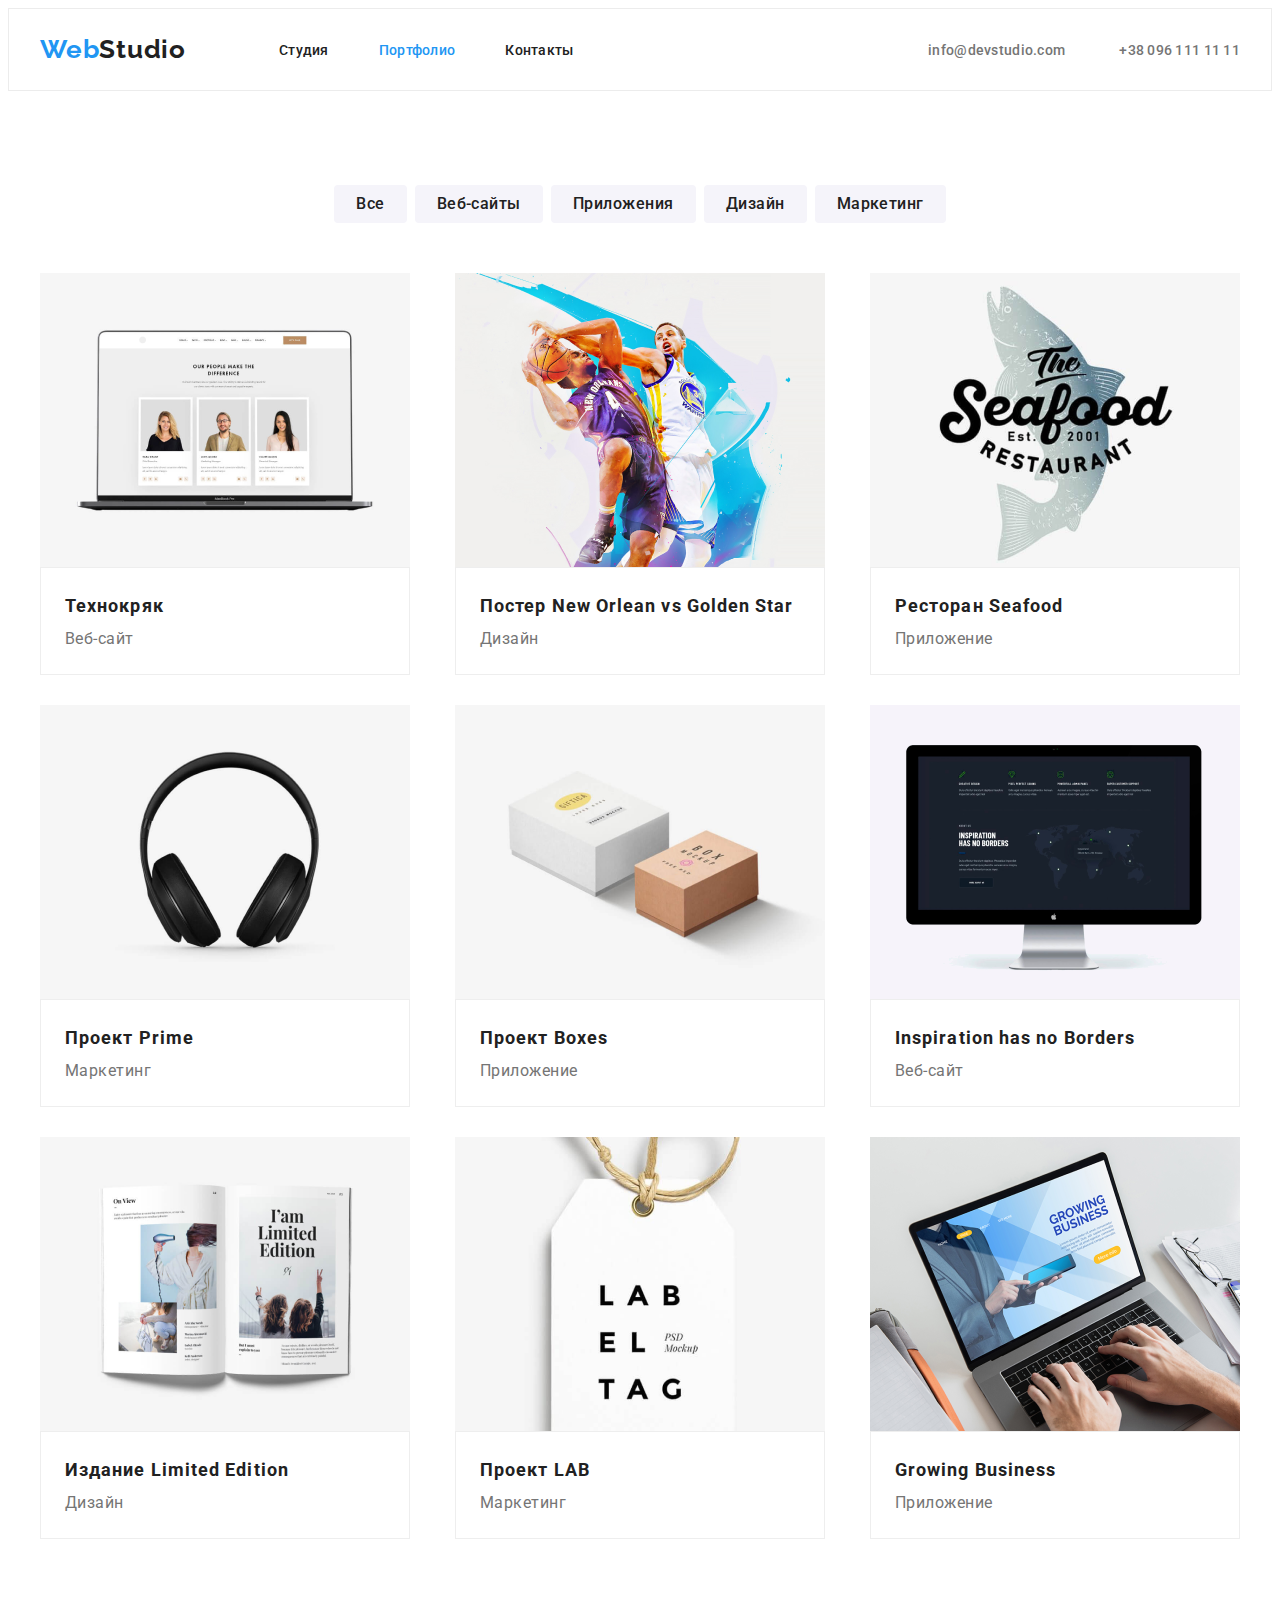
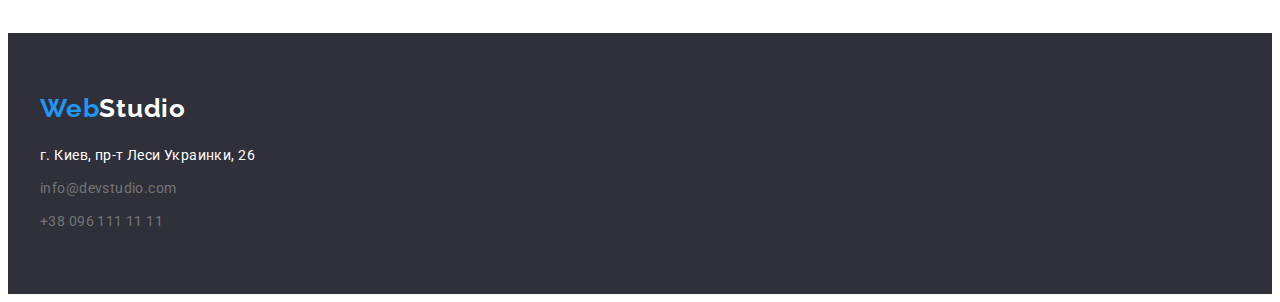
==== portfolio.html @ 52b44a9b "hw-04" ====
<!DOCTYPE html>
<html lang="ru">

<head>
    <meta charset="UTF-8">
    <meta name="viewport" content="width=device-width, initial-scale=1.0">
    <title>Document</title>
    <link rel="preconnect" href="https://fonts.gstatic.com">
    <link
        href="https://fonts.googleapis.com/css2?family=Raleway:wght@700&family=Roboto:wght@400;500;700;900&display=swap"
        rel="stylesheet">
    <link rel="stylesheet" href="https://cdnjs.cloudflare.com/ajax/libs/modern-normalize/1.0.0/modern-normalize.min.css"
        integrity="sha512-ISS7cAi1PEhQ8jnbJpJZMd29NlhNj4AWYyLOSp2CE/CsHxTCu+r+t0D2yoJudVrd0/8fTVPUVDzY5Tvli75u/g=="
        crossorigin="anonymous" />
    <link rel="stylesheet" href="./css/style.css">
</head>

<body>
    <header class="header">
        <div class="container">
            <nav class="navigation">
                <a class="logo link" href="./index.html"><span class="logo-item">Web</span>Studio</a>

                <ul class="navigation-list list">
                    <li class="navigation-list-item ">
                        <a class="navigation-list-link link" href="index.html">Студия</a>
                    </li>
                    <li class="navigation-list-item">
                        <a class="navigation-list-link activ link" href="portfolio.html">Портфолио</a>
                    </li>
                    <li class="navigation-list-item">
                        <a class="navigation-list-link link" href="#">Кoнтакты</a>
                    </li>
                </ul>
            </nav>
            <address class="address">
                <a class="contact-info link" href="mailto:info@devstudio.com">info@devstudio.com</a>
                <a class="contact-info link" href="tel:+380961111111">+38 096 111 11 11</a>
            </address>
        </div>
    </header>

    <main>
        <section class="portfolio section">
            <div class="container">
                <ul class="portfolio-list list">
                    <li class="portfolio-list-item">
                        <button class="portfolio-list-btn" href="#">Все</button>
                    </li>
                    <li class="portfolio-list-item">
                        <button class="portfolio-list-btn" href="#">Веб-сайты</button>
                    </li>
                    <li class="portfolio-list-item">
                        <button class="portfolio-list-btn" href="#">Приложения</button>
                    </li>
                    <li class="portfolio-list-item">
                        <button class="portfolio-list-btn" href="#">Дизайн</button>
                    </li>
                    <li class="portfolio-list-item">
                        <button class="portfolio-list-btn" href="#">Маркетинг</button>
                    </li>
                </ul>

                <ul class="example-list list">
                    <li class="example-item wrapper">
                        <a class="link" href="#"><img src="images/potfolioimg(1).png" alt="" width="370"
                                height="294"></a>
                        <div class="example-list-wrapper">
                            <h3 class="example-title">Технокряк</h3>
                            <p class="example-text">Веб-сайт</p>
                        </div>
                    </li>

                    <li class="example-item  wrapper">
                        <a class="link" href="#"><img src="images/potfolioimg(2).png" alt="" width="370"
                                height="294"></a>
                        <div class="example-list-wrapper">
                            <h3 class="example-title">Постер New Orlean vs Golden Star</h3>
                            <p class="example-text">Дизайн</p>
                        </div>
                    </li>

                    <li class="example-item wrapper">
                        <a class="link" href="#"><img src="images/potfolioimg(3).png" alt="" width="370"
                                height="294"></a>
                        <div class="example-list-wrapper">
                            <h3 class="example-title">Ресторан Seafood</h3>
                            <p class="example-text">Приложение</p>
                        </div>
                    </li>

                    <li class="example-item  wrapper">
                        <a class="link" href="#"><img src="images/potfolioimg(4).png" alt="" width="370"
                                height="294"></a>
                        <div class="example-list-wrapper">
                            <h3 class="example-title">Проект Prime</h3>
                            <p class="example-text">Маркетинг</p>
                        </div>
                    </li>

                    <li class="example-item wrapper">
                        <a class="link" href="#"><img src="images/potfolioimg(5).png" alt="" width="370"
                                height="294"></a>
                        <div class="example-list-wrapper ">
                            <h3 class="example-title">Проект Boxes</h3>
                            <p class="example-text">Приложение</p>
                        </div>
                    </li>

                    <li class="example-item wrapper">
                        <a class="link" href="#"><img src="images/potfolioimg(6).png" alt="" width="370"
                                height="294"></a>
                        <div class="example-list-wrapper">
                            <h3 class="example-title">Inspiration has no Borders</h3>
                            <p class="example-text">Веб-сайт</p>
                        </div>
                    </li>

                    <li class="example-item">
                        <a class="link" href="#"><img src="images/potfolioimg(7).png" alt="" width="370"
                                height="294"></a>
                        <div class="example-list-wrapper">
                            <h3 class="example-title">Издание Limited Edition</h3>
                            <p class="example-text">Дизайн</p>
                        </div>
                    </li>

                    <li class="example-item">
                        <a class="link" href="#"><img src="images/potfolioimg(8).png" alt="" width="370"
                                height="294"></a>
                        <div class="example-list-wrapper">
                            <h3 class="example-title">Проект LAB</h3>
                            <p class="example-text">Маркетинг</p>
                        </div>
                    </li>

                    <li class="example-item">
                        <a class="link" href="#"><img src="images/potfolioimg(9).png" alt="" width="370"
                                height="294"></a>
                        <div class="example-list-wrapper">
                            <h3 class="example-title">Growing Business</h3>
                            <p class="example-text">Приложение</p>
                        </div>
                    </li>
                </ul>
            </div>
        </section>
    </main>

    <footer class="footer footer-section">
        <div class="container">
            <a class="logo link" href="./index.html"><span class="logo-item">Web</span><span
            class="logo-item-white">Studio</span></a>

            <ul class="footer-list list">
                <li class="footer-list-item">
                    <a class="footer-list-link link" href="#"><span class="footer-address">г. Киев, пр-т Леси Украинки, 26</span></a>
                </li>
                <li class="footer-list-item">
                    <a class="footer-list-link link" href="mailto:info@devstudio.com">info@devstudio.com</a>
                </li>
                <li class="footer-list-item">
                    <a class="footer-list-link link" href="tel:+380961111111">+38 096 111 11 11</a>
                </li>
            </ul>
        </div>
    </footer>

</body>
</html>
---- css/style.css ----
:root {
  --main-font: "Roboto", sans-serif;
  --secondary-font: "Raleway", sans-serif;

  --accent-color-white: #ffffff;
  --accent-color-black: #212121;
  --accent-color-blue: #2196f3;
  --accent-color-grey: #757575;
}

body {
  font-family: var(--main-font);
}

.address {
  font-style: normal;
}

.list {
  list-style: none;
}

.link {
  text-decoration: none;
}

h1,
h2,
h3,
h4,
h5,
h6 {
  margin: 0;
}

ul,
ol {
  margin: 0;
  padding: 0;
}

p {
  margin: 0;
}

img {
  display: block;
}

.container {
  width: 1200px;
  padding: 0 15px;
  margin: 0 auto;
}

.section {
  padding: 94px 0;
}

/* ============== HEADER  ========================== */
.header {
  padding-top: 25px;
  padding-bottom: 25px;
  border: 1px solid #ececec;
}
.header .container {
  display: flex;
  align-items: center;
}

.navigation {
  display: flex;
  align-items: center;
}

.navigation-list {
  display: flex;
}

.header .logo {
  margin-right: 93px;
}

.header .address {
  margin-left: auto;
}

.contact-info:not(:first-child) {
  margin-left: 50px;
}

.logo {
  font-family: var(--secondary-font);
  font-weight: bold;
  font-size: 26px;
  line-height: 1.192;
  letter-spacing: 0.03em;
  color: var(--accent-color-black);
}

.logo-item {
  color: var(--accent-color-blue);
}

.navigation-list-item:not(:last-child) {
  margin-right: 50px;
}

.navigation-list-link {
  font-weight: 500;
  font-size: 14px;
  line-height: 1.142;
  letter-spacing: 0.02em;
  color: var(--accent-color-black);
}

.navigation-list .activ {
  color: var(--accent-color-blue);
}

.navigation-list-link:hover,
.navigation-list-link:focus,
.contact-info:hover,
.contact-info:focus {
  color: var(--accent-color-blue);
}

.contact-info {
  font-weight: 500;
  font-size: 14px;
  line-height: 1.142;
  letter-spacing: 0.02em;
  color: var(--accent-color-grey);
}

/* ========== HERO  ============= */

.title-page {
  background-color: #2f303a;
  padding: 200px 0 200px 0;
}

.title{
  display: flex;
    flex-direction: column;
    align-items: center;
}

.home-page {
  font-weight: 900;
  font-size: 44px;
  line-height: 1.363;
  text-align: center;
  letter-spacing: 0.06em;
  text-transform: uppercase;
  color: var(--accent-color-white);
  margin-bottom: 30px;
  width: 700px;
}

.button-title {
  font-family: "Roboto", sans-serif;
  font-weight: bold;
  font-size: 16px;
  line-height: 1.875;
  letter-spacing: 0.06em;
  color: var(--accent-color-white);
  background: var(--accent-color-blue);
  min-width: 200px;
  height: 50px;
  border-radius: 4px;
  box-shadow: 0px 4px 4px rgba(0, 0, 0, 0.15);
  cursor: pointer;
  padding: 10px 32px;
}

/* =========== ABOUT =================== */

.about{
  padding-top: 94px;
}

.about .container {
  display: flex;
  flex-direction: column;
}

.about-list {
  display: flex;
  align-items: center;
}

.about-list-item:not(:last-child) {
  margin-right: 30px;
}

.about-list-item-title {
  font-weight: bold;
  font-size: 14px;
  line-height: 1.142;
  letter-spacing: 0.03em;
  text-transform: uppercase;
  color: var(--accent-color-black);
  padding-bottom: 10px;
}

.about-list-item-text {
  font-weight: normal;
  font-size: 14px;
  line-height: 1.714;
  letter-spacing: 0.03em;
  color: var(--accent-color-grey);
  width: 260px;
}

.about-title,
.command-title {
  font-weight: bold;
  font-size: 36px;
  line-height: 1.166;
  text-align: center;
  letter-spacing: 0.03em;
  color: var(--accent-color-black);
  margin-bottom: 50px;
}

.about-title-list-item:not(:last-child) {
  margin-right: 30px;
}

.about-title-list {
  display: flex;
}

/* ===================== COMMAND ================== */

.command {
  display: flex;
  align-items: center;
  flex-direction: column;
  background: #f5f4fa;
}

.command-list {
  display: flex;
}

.command-list-item:not(:last-child) {
  margin-right: 30px;
}

.command-list-title {
  font-weight: 500;
  font-size: 16px;
  line-height: 1.187;
  text-align: center;
  letter-spacing: 0.03em;
  color: var(--accent-color-black);
}

.command-list-item {
  box-shadow: 0px 1px 3px rgba(0, 0, 0, 0.12), 0px 1px 1px rgba(0, 0, 0, 0.14),
    0px 2px 1px rgba(0, 0, 0, 0.2);
  border-radius: 0px 0px 4px 4px;
  background-color: var(--accent-color-white);
}
.command-list-title {
  padding-top: 30px;
  margin-bottom: 10px;
}

.command-list-text {
  font-weight: normal;
  font-size: 16px;
  line-height: 1.187;
  text-align: center;
  letter-spacing: 0.03em;
  color: var(--accent-color-grey);
  padding-bottom: 30px;
}
/* ====================== FOOTER ============== */

.footer {
  background-color: #2f303a;
}

.footer-list-link {
  font-weight: normal;
  font-size: 14px;
  line-height: 1.714;
  letter-spacing: 0.03em;
  color: var(--accent-color-grey);
}

.footer-list {
  margin-top: 20px;
}

.footer-list-item:not(:last-child) {
  margin-bottom: 9px;
}

.logo-item-white {
  color: var(--accent-color-white);
}

.footer-section{
  padding-top: 60px;
  padding-bottom: 60px;
}

.footer-address{
  color: var(--accent-color-white);
}

/* =============== PORTFOLIO====================== */

.portfolio-list-btn {
  font-family: "Roboto", sans-serif;
  font-weight: 500;
  font-size: 16px;
  line-height: 1.625;
  text-align: center;
  letter-spacing: 0.03em;
  color: var(--accent-color-black);
  border-radius: 4px;
  background-color: #f5f4fa;
  border: 0;
  cursor: pointer;
  padding: 6px 22px;
}

.portfolio-list {
  display: flex;
  justify-content: center;
}

.portfolio-list-item:not(:last-child) {
  margin-right: 8px;
}

.portfolio-list-item {
  padding-bottom: 50px;
}

.portfolio-list-btn:hover,
.portfolio-list-btn:focus {
  color: var(--accent-color-white);
  background-color: var(--accent-color-blue);
}

.example-list {
  display: flex;
  flex-wrap: wrap;
  justify-content: space-between;
}

.example-title {
  font-weight: bold;
  font-size: 18px;
  line-height: 2;
  letter-spacing: 0.06em;
  color: var(--accent-color-black);
}

.example-text {
  font-weight: normal;
  font-size: 16px;
  line-height: 1.875;
  letter-spacing: 0.03em;
  color: var(--accent-color-grey);
}

.example-list-wrapper {
  padding: 20px 24px;
  border: 1px solid #eeeeee;
}
/* 
.example-list li:nth-last-child(-n+3){
  margin-bottom: 30px;
} */

.wrapper {
  margin-bottom: 30px;
}
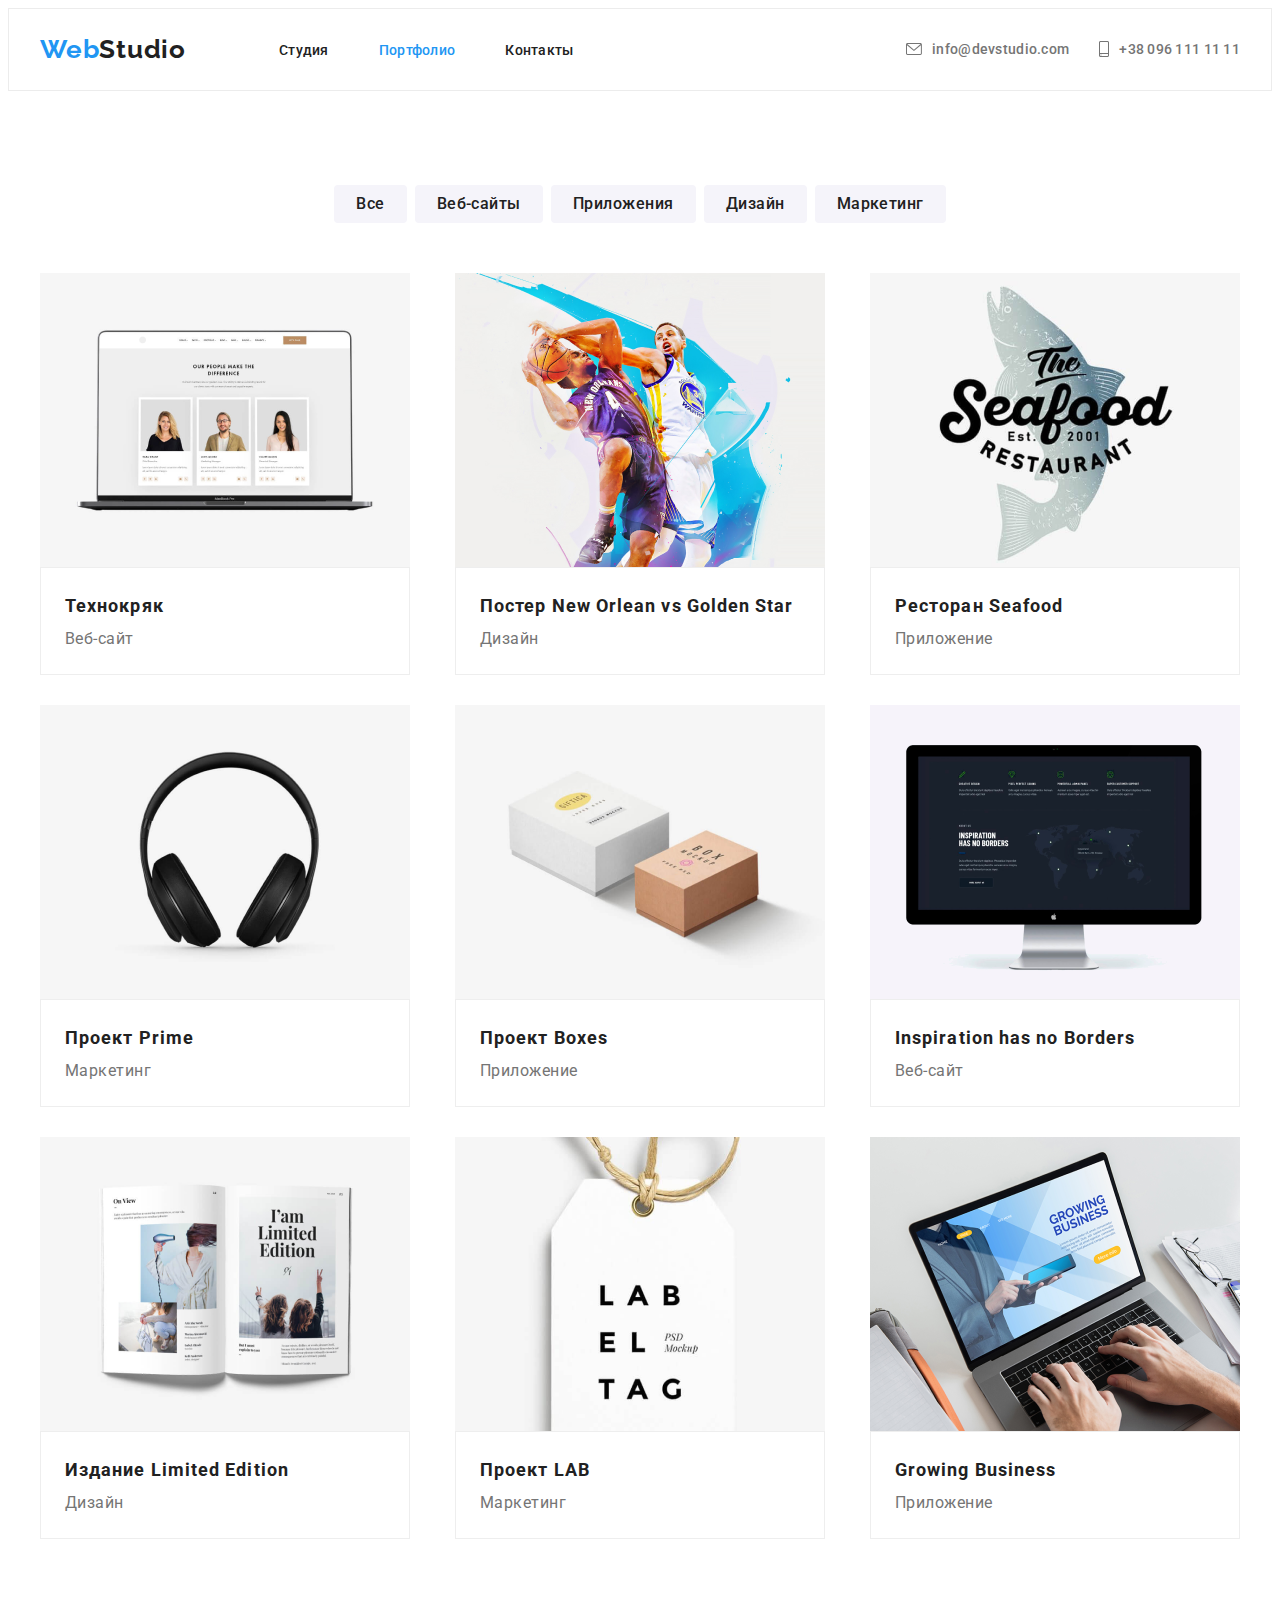
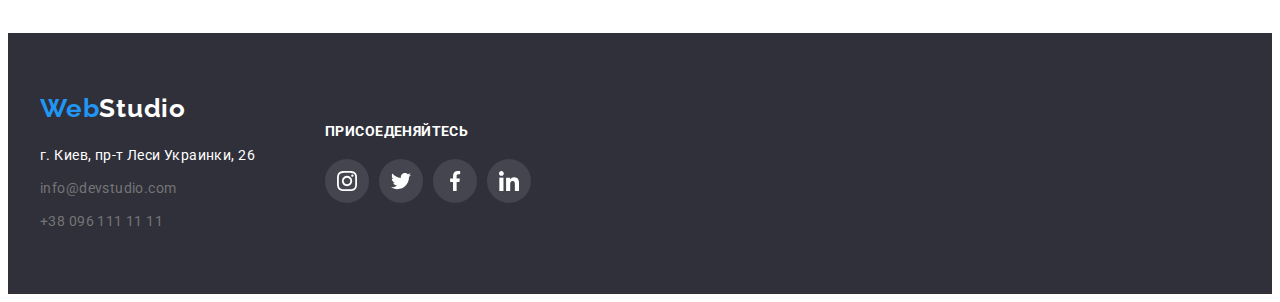
==== commit e493904f: "hw4" ====
--- a/portfolio.html
+++ b/portfolio.html
@@ -2,17 +2,17 @@
 <html lang="ru">
 
 <head>
-    <meta charset="UTF-8">
-    <meta name="viewport" content="width=device-width, initial-scale=1.0">
+    <meta charset="UTF-8" />
+    <meta name="viewport" content="width=device-width, initial-scale=1.0" />
     <title>Document</title>
-    <link rel="preconnect" href="https://fonts.gstatic.com">
+    <link rel="preconnect" href="https://fonts.gstatic.com" />
     <link
         href="https://fonts.googleapis.com/css2?family=Raleway:wght@700&family=Roboto:wght@400;500;700;900&display=swap"
-        rel="stylesheet">
+        rel="stylesheet" />
     <link rel="stylesheet" href="https://cdnjs.cloudflare.com/ajax/libs/modern-normalize/1.0.0/modern-normalize.min.css"
         integrity="sha512-ISS7cAi1PEhQ8jnbJpJZMd29NlhNj4AWYyLOSp2CE/CsHxTCu+r+t0D2yoJudVrd0/8fTVPUVDzY5Tvli75u/g=="
         crossorigin="anonymous" />
-    <link rel="stylesheet" href="./css/style.css">
+    <link rel="stylesheet" href="./css/style.css" />
 </head>
 
 <body>
@@ -22,7 +22,7 @@
                 <a class="logo link" href="./index.html"><span class="logo-item">Web</span>Studio</a>
 
                 <ul class="navigation-list list">
-                    <li class="navigation-list-item ">
+                    <li class="navigation-list-item">
                         <a class="navigation-list-link link" href="index.html">Студия</a>
                     </li>
                     <li class="navigation-list-item">
@@ -33,10 +33,22 @@
                     </li>
                 </ul>
             </nav>
-            <address class="address">
-                <a class="contact-info link" href="mailto:info@devstudio.com">info@devstudio.com</a>
-                <a class="contact-info link" href="tel:+380961111111">+38 096 111 11 11</a>
-            </address>
+
+            <ul class="address list">
+                <li class="contact-info-item">
+                    <a class="contact-info link" href="mailto:info@devstudio.com">
+                        <svg class="contact-icon-mail">
+                            <use href="./images/sprite.svg#icon-envelope"></use>
+                        </svg>info@devstudio.com</a>
+                </li>
+                <li class="contact-info-item">
+                    <a class="contact-info link" href="tel:+380961111111">
+                        <svg class="contact-icon-tel" width="10" height="16">
+                            <use href="./images/sprite.svg#icon-smartphone"></use>
+                        </svg>
+                        +38 096 111 11 11</a>
+                </li>
+            </ul>
         </div>
     </header>
 
@@ -64,83 +76,92 @@
                 <ul class="example-list list">
                     <li class="example-item wrapper">
                         <a class="link" href="#"><img src="images/potfolioimg(1).png" alt="" width="370"
-                                height="294"></a>
+                                height="294" />
                         <div class="example-list-wrapper">
                             <h3 class="example-title">Технокряк</h3>
                             <p class="example-text">Веб-сайт</p>
                         </div>
-                    </li>
-
-                    <li class="example-item  wrapper">
+                        </a>
+                    </li>
+
+                    <li class="example-item wrapper">
                         <a class="link" href="#"><img src="images/potfolioimg(2).png" alt="" width="370"
-                                height="294"></a>
+                                height="294" />
                         <div class="example-list-wrapper">
                             <h3 class="example-title">Постер New Orlean vs Golden Star</h3>
                             <p class="example-text">Дизайн</p>
                         </div>
+                        </a>
                     </li>
 
                     <li class="example-item wrapper">
                         <a class="link" href="#"><img src="images/potfolioimg(3).png" alt="" width="370"
-                                height="294"></a>
+                                height="294" />
                         <div class="example-list-wrapper">
                             <h3 class="example-title">Ресторан Seafood</h3>
                             <p class="example-text">Приложение</p>
                         </div>
-                    </li>
-
-                    <li class="example-item  wrapper">
+                        </a>
+                    </li>
+
+                    <li class="example-item wrapper">
                         <a class="link" href="#"><img src="images/potfolioimg(4).png" alt="" width="370"
-                                height="294"></a>
+                                height="294" />
                         <div class="example-list-wrapper">
                             <h3 class="example-title">Проект Prime</h3>
                             <p class="example-text">Маркетинг</p>
                         </div>
+                        </a>
                     </li>
 
                     <li class="example-item wrapper">
                         <a class="link" href="#"><img src="images/potfolioimg(5).png" alt="" width="370"
-                                height="294"></a>
-                        <div class="example-list-wrapper ">
+                                height="294" />
+                        <div class="example-list-wrapper">
                             <h3 class="example-title">Проект Boxes</h3>
                             <p class="example-text">Приложение</p>
                         </div>
+                        </a>
                     </li>
 
                     <li class="example-item wrapper">
                         <a class="link" href="#"><img src="images/potfolioimg(6).png" alt="" width="370"
-                                height="294"></a>
+                                height="294" />
                         <div class="example-list-wrapper">
                             <h3 class="example-title">Inspiration has no Borders</h3>
                             <p class="example-text">Веб-сайт</p>
                         </div>
+                        </a>
                     </li>
 
                     <li class="example-item">
                         <a class="link" href="#"><img src="images/potfolioimg(7).png" alt="" width="370"
-                                height="294"></a>
+                                height="294" />
                         <div class="example-list-wrapper">
                             <h3 class="example-title">Издание Limited Edition</h3>
                             <p class="example-text">Дизайн</p>
                         </div>
+                        </a>
                     </li>
 
                     <li class="example-item">
                         <a class="link" href="#"><img src="images/potfolioimg(8).png" alt="" width="370"
-                                height="294"></a>
+                                height="294" />
                         <div class="example-list-wrapper">
                             <h3 class="example-title">Проект LAB</h3>
                             <p class="example-text">Маркетинг</p>
                         </div>
+                        </a>
                     </li>
 
                     <li class="example-item">
                         <a class="link" href="#"><img src="images/potfolioimg(9).png" alt="" width="370"
-                                height="294"></a>
+                                height="294" />
                         <div class="example-list-wrapper">
                             <h3 class="example-title">Growing Business</h3>
                             <p class="example-text">Приложение</p>
                         </div>
+                        </a>
                     </li>
                 </ul>
             </div>
@@ -148,23 +169,60 @@
     </main>
 
     <footer class="footer footer-section">
-        <div class="container">
+        <div class="container footer-container">
+          <div class="footer-address-container">
             <a class="logo link" href="./index.html"><span class="logo-item">Web</span><span
-            class="logo-item-white">Studio</span></a>
-
+                class="logo-item-white">Studio</span></a>
+    
             <ul class="footer-list list">
-                <li class="footer-list-item">
-                    <a class="footer-list-link link" href="#"><span class="footer-address">г. Киев, пр-т Леси Украинки, 26</span></a>
-                </li>
-                <li class="footer-list-item">
-                    <a class="footer-list-link link" href="mailto:info@devstudio.com">info@devstudio.com</a>
-                </li>
-                <li class="footer-list-item">
-                    <a class="footer-list-link link" href="tel:+380961111111">+38 096 111 11 11</a>
-                </li>
+              <li class="footer-list-item">
+                <a class="footer-list-link link" href="#"><span class="footer-address">г. Киев, пр-т Леси Украинки,
+                    26</span></a>
+              </li>
+              <li class="footer-list-item">
+                <a class="footer-list-link link" href="mailto:info@devstudio.com">info@devstudio.com</a>
+              </li>
+              <li class="footer-list-item">
+                <a class="footer-list-link link" href="tel:+380961111111">+38 096 111 11 11</a>
+              </li>
             </ul>
+          </div>
+    
+          <div class="footer-social-container">
+            <p class="footer-social-text">Присоеденяйтесь</p>
+            <ul class="footer-social-list list">
+              <li class="footer-social-list-item">
+                <a class="footer-social-list-link" href="">
+                  <svg class="footer-social-list-icon">
+                    <use href="./images/sprite.svg#icon-instagram"></use>
+                  </svg>
+                </a>
+              </li>
+              <li class="footer-social-list-item">
+                <a class="footer-social-list-link" href="">
+                  <svg class="footer-social-list-icon">
+                    <use href="./images/sprite.svg#icon-twitter"></use>
+                  </svg>
+                </a>
+              </li>
+              <li class="footer-social-list-item">
+                <a class="footer-social-list-link" href="">
+                  <svg class="footer-social-list-icon">
+                    <use href="./images/sprite.svg#icon-facebook"></use>
+                  </svg>
+                </a>
+              </li>
+              <li class="footer-social-list-item">
+                <a class="footer-social-list-link" href="">
+                  <svg class="footer-social-list-icon">
+                    <use href="./images/sprite.svg#icon-linkedin"></use>
+                  </svg>
+                </a>
+              </li>
+            </ul>
+          </div>
         </div>
-    </footer>
-
+      </footer>
 </body>
+
 </html>--- a/css/style.css
+++ b/css/style.css
@@ -131,6 +131,40 @@
   line-height: 1.142;
   letter-spacing: 0.02em;
   color: var(--accent-color-grey);
+  display: flex;
+  align-items: center;
+}
+
+.address {
+  display: flex;
+}
+
+.contact-info-item:not(:first-child) {
+  margin-left: 30px;
+}
+
+.contact-icon-mail {
+  width: 16px;
+  height: 12px;
+  margin-right: 10px;
+  fill: #757575;
+}
+
+.contact-icon-tel {
+  width: 10px;
+  height: 16px;
+  margin-right: 10px;
+  fill: #757575;
+}
+
+.contact-info:hover .contact-icon-mail,
+.contact-info:focus .contact-icon-mail {
+  fill: #2196f3;
+}
+
+.contact-info:hover .contact-icon-tel,
+.contact-info:focus .contact-icon-tel {
+  fill: #2196f3;
 }
 
 /* ========== HERO  ============= */
@@ -138,12 +172,19 @@
 .title-page {
   background-color: #2f303a;
   padding: 200px 0 200px 0;
-}
-
-.title{
-  display: flex;
-    flex-direction: column;
-    align-items: center;
+  background-image: linear-gradient(
+      rgba(47, 48, 58, 0.4),
+      rgba(47, 48, 58, 0.4)
+    ),
+    url("../images/Imglogo.jpg");
+  background-repeat: no-repeat;
+  background-size: cover;
+}
+
+.title {
+  display: flex;
+  flex-direction: column;
+  align-items: center;
 }
 
 .home-page {
@@ -176,7 +217,7 @@
 
 /* =========== ABOUT =================== */
 
-.about{
+.about {
   padding-top: 94px;
 }
 
@@ -232,6 +273,20 @@
   display: flex;
 }
 
+.about-icon {
+  width: 70px;
+  height: 70px;
+}
+
+.about-icon-container {
+  width: 270px;
+  height: 120px;
+  background: #f5f4fa;
+  border-radius: 4px;
+  margin-bottom: 30px;
+  padding: 25px 102px;
+}
+
 /* ===================== COMMAND ================== */
 
 .command {
@@ -264,8 +319,12 @@
   border-radius: 0px 0px 4px 4px;
   background-color: var(--accent-color-white);
 }
+
+.command-wraper {
+  padding: 30px;
+}
+
 .command-list-title {
-  padding-top: 30px;
   margin-bottom: 10px;
 }
 
@@ -276,8 +335,111 @@
   text-align: center;
   letter-spacing: 0.03em;
   color: var(--accent-color-grey);
-  padding-bottom: 30px;
-}
+  padding-bottom: 16px;
+}
+
+.social-list {
+  display: flex;
+  justify-content: space-between;
+}
+
+.social-list-link {
+  display: flex;
+  justify-content: center;
+  align-items: center;
+  width: 44px;
+  height: 44px;
+  border-radius: 50%;
+  background-color: #ffffff;
+}
+
+.social-list-item:not(:last-child) {
+  margin-right: 10px;
+}
+
+.social-list-link:hover,
+.social-list-link:focus {
+  background-color: #2196f3;
+}
+
+.social-list-link:hover .social-list-icon,
+.social-list-link:focus .social-list-icon {
+  fill: white;
+}
+
+.social-list-icon {
+  width: 20px;
+  height: 20px;
+  fill: #afb1b8;
+}
+
+/* ========================= CLIENTS ==================== */
+
+.clients-list {
+  display: flex;
+  justify-content: space-between;
+}
+
+.clients-list-link {
+  display: flex;
+  justify-content: center;
+  align-items: center;
+  width: 170px;
+  height: 90px;
+  border: 1px solid #afb1b8;
+  box-sizing: border-box;
+  border-radius: 4px;
+}
+
+.clients-icon1 {
+  width: 45px;
+  height: 50px;
+}
+.clients-icon2 {
+  width: 40px;
+  height: 52px;
+}
+.clients-icon3 {
+  width: 41px;
+  height: 42px;
+}
+.clients-icon4 {
+  width: 79px;
+  height: 42px;
+}
+.clients-icon5 {
+  width: 59px;
+  height: 47px;
+}
+.clients-icon6 {
+  width: 88px;
+  height: 45px;
+}
+
+.clients-icon {
+  fill: #afb1b8;
+}
+
+.clients-list-link:hover .clients-icon,
+.clients-list-link:focus .clients-icon {
+  fill: #2196f3;
+}
+
+.clients-list-link:hover,
+.clients-list-link:focus {
+  border: 1px solid #2196f3;
+}
+
+.clients-title {
+  font-weight: bold;
+  font-size: 36px;
+  line-height: 42px;
+  text-align: center;
+  letter-spacing: 0.03em;
+  color: #212121;
+  margin-bottom: 50px;
+}
+
 /* ====================== FOOTER ============== */
 
 .footer {
@@ -304,13 +466,68 @@
   color: var(--accent-color-white);
 }
 
-.footer-section{
+.footer-section {
   padding-top: 60px;
   padding-bottom: 60px;
 }
 
-.footer-address{
+.footer-address {
   color: var(--accent-color-white);
+}
+
+.footer-social-text {
+  font-weight: bold;
+  font-size: 14px;
+  line-height: 16px;
+  letter-spacing: 0.03em;
+  text-transform: uppercase;
+  color: #ffffff;
+  margin-bottom: 20px;
+}
+
+.footer-social-list {
+  display: flex;
+}
+
+.footer-social-list-link {
+  display: flex;
+  justify-content: center;
+  align-items: center;
+  width: 44px;
+  height: 44px;
+  border-radius: 50%;
+  background-color: rgba(255, 255, 255, 0.1);
+}
+
+.footer-social-list-item:not(:last-child) {
+  margin-right: 10px;
+}
+
+.footer-social-list-link:hover,
+.footer-social-list-link:focus {
+  background-color: #2196f3;
+}
+
+.footer-social-list-link:hover .footer-social-list-icon,
+.footer-social-list-link:focus .footer-social-list-icon {
+  fill: white;
+}
+
+.footer-social-list-icon {
+  width: 20px;
+  height: 20px;
+  fill: #ffffff;
+}
+
+.footer-container{
+  display: flex;
+  align-items: center;
+}
+
+.footer-social-container{
+  width: 206px;
+height: 80px;
+margin-left: 70px;
 }
 
 /* =============== PORTFOLIO====================== */
@@ -347,6 +564,7 @@
 .portfolio-list-btn:focus {
   color: var(--accent-color-white);
   background-color: var(--accent-color-blue);
+  box-shadow: 0px 3px 1px rgba(0, 0, 0, 0.1), 0px 1px 2px rgba(0, 0, 0, 0.08), 0px 2px 2px rgba(0, 0, 0, 0.12);
 }
 
 .example-list {
@@ -375,11 +593,13 @@
   padding: 20px 24px;
   border: 1px solid #eeeeee;
 }
-/* 
-.example-list li:nth-last-child(-n+3){
-  margin-bottom: 30px;
-} */
 
 .wrapper {
   margin-bottom: 30px;
 }
+
+.example-item:hover,
+.example-item:focus{
+  box-shadow: 0px 1px 1px rgba(0, 0, 0, 0.12), 0px 4px 4px rgba(0, 0, 0, 0.06), 1px 4px 6px rgba(0, 0, 0, 0.16);
+}
+
